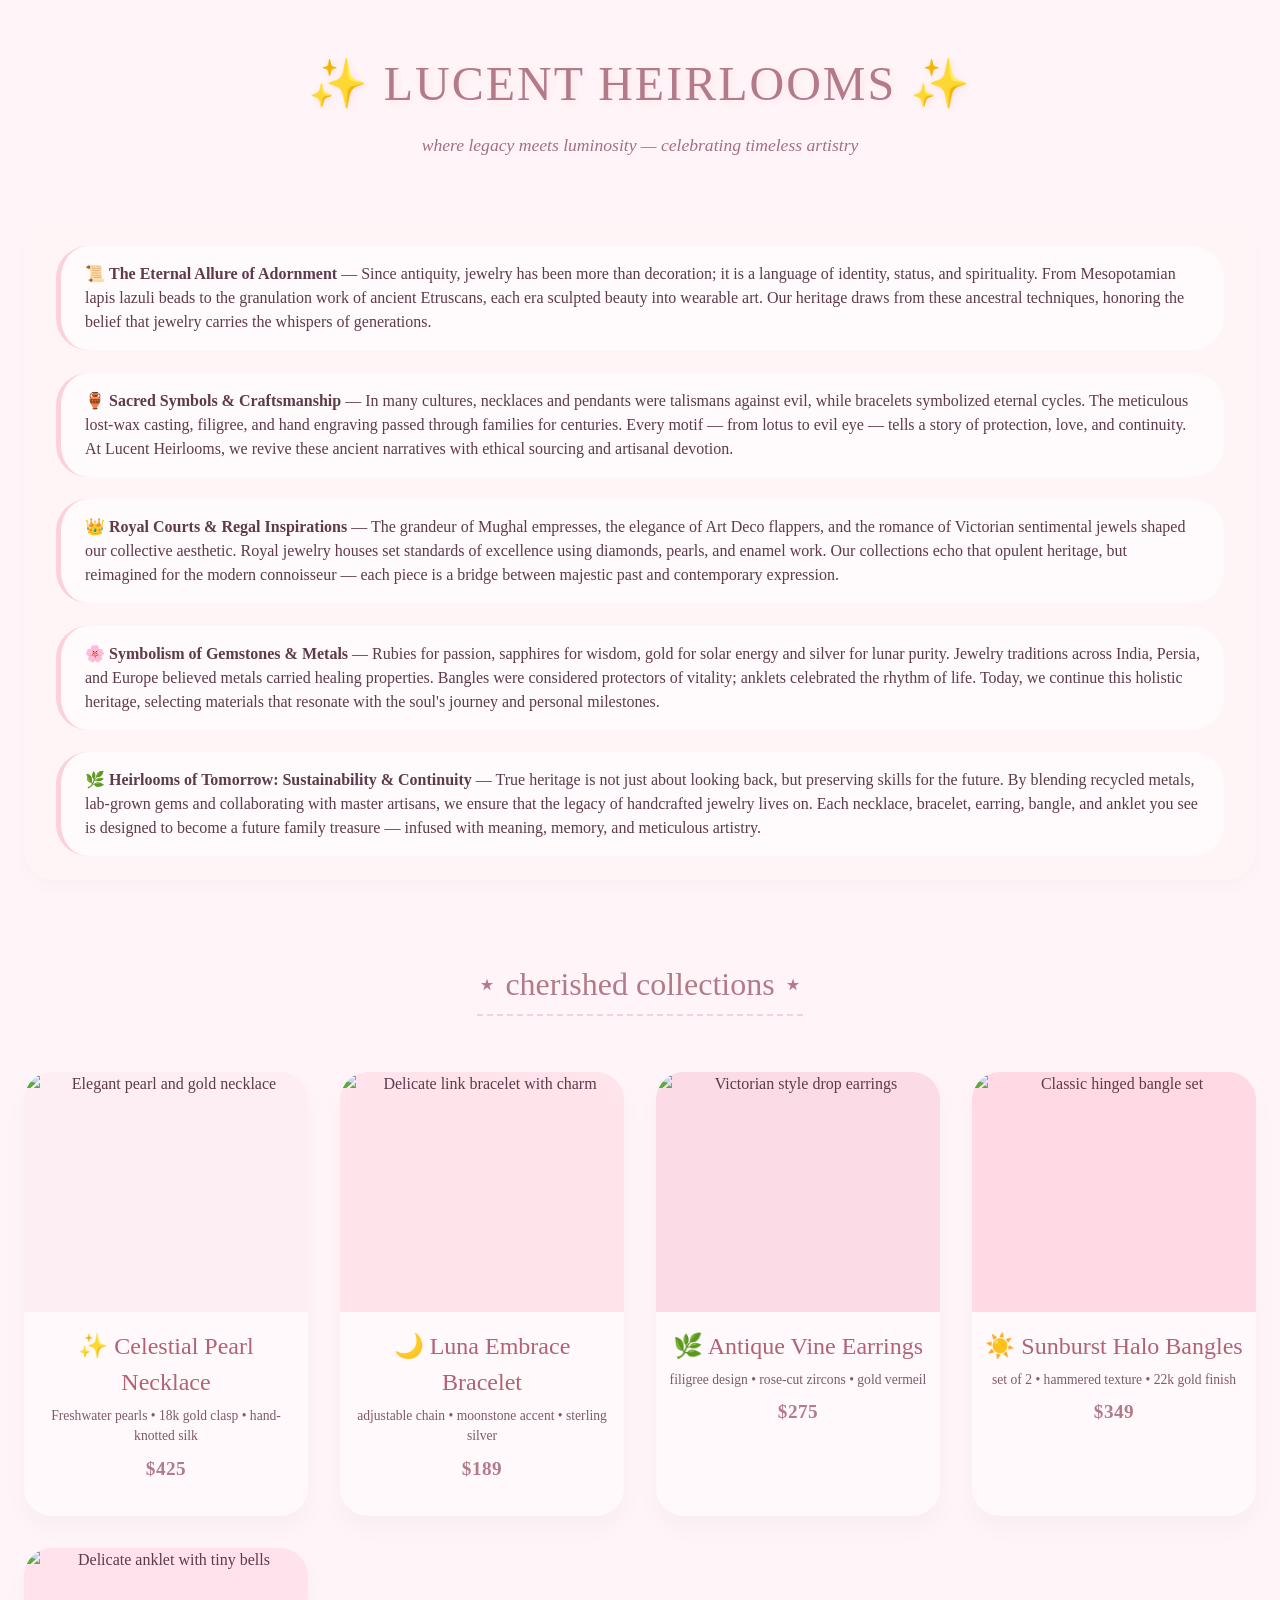
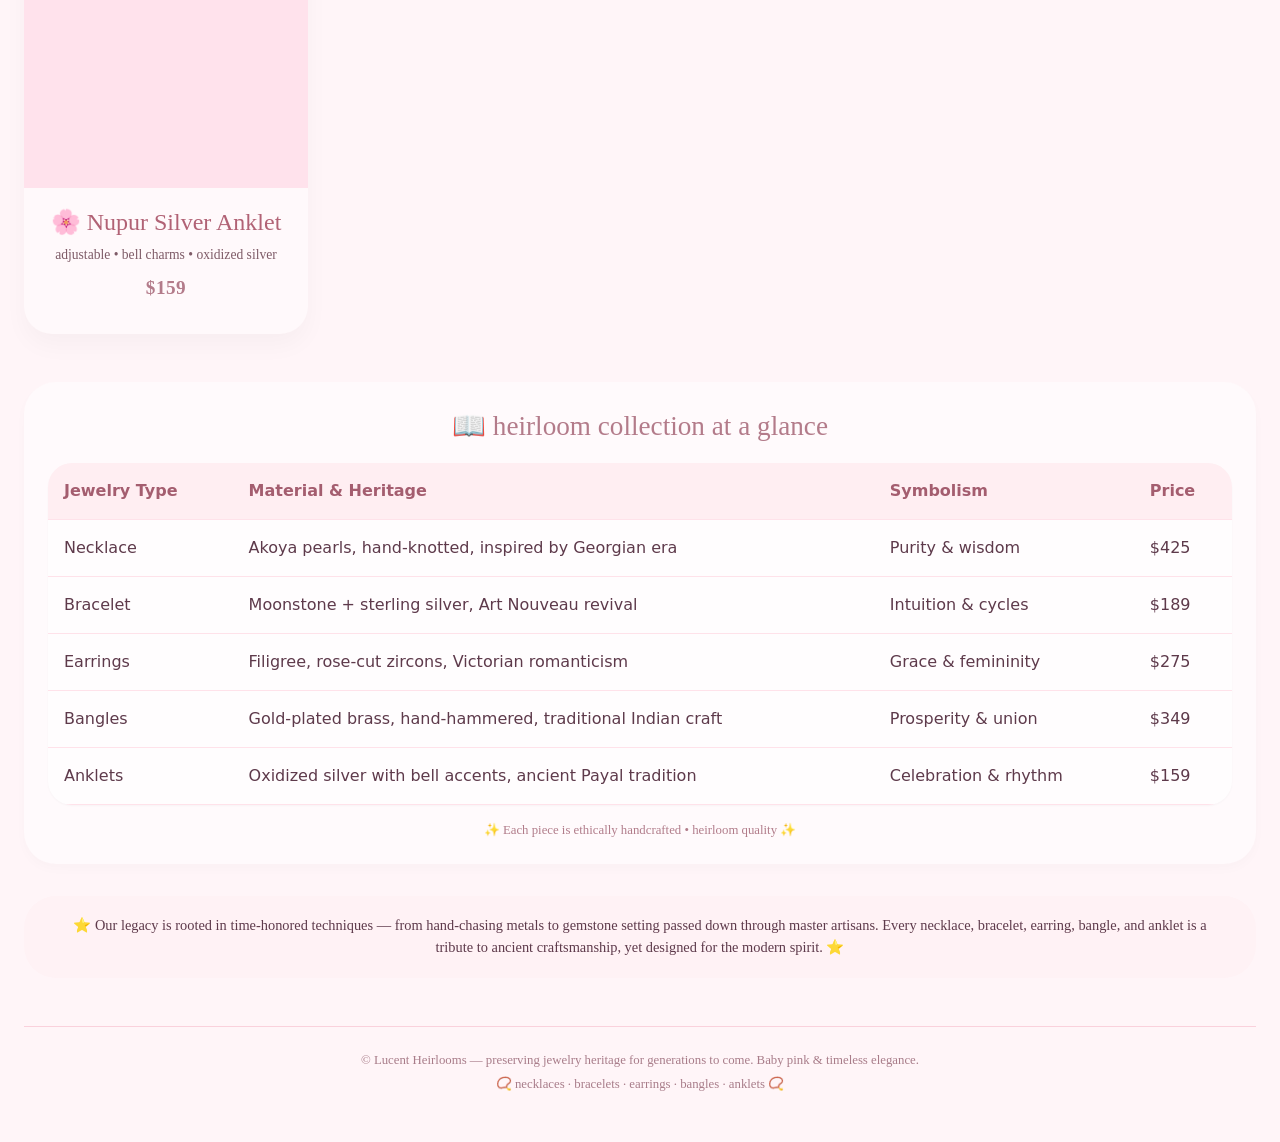
==== ProjectM/index.html @ 0cfda079 "index.html" ====
<!DOCTYPE html>
<html lang="en">
<head>
    <meta charset="UTF-8">
    <meta name="viewport" content="width=device-width, initial-scale=1.0, user-scalable=yes">
    <title>Lucent Heirlooms | Timeless Jewelry Heritage</title>
    <style>
        * {
            margin: 0;
            padding: 0;
            box-sizing: border-box;
        }

        body {
            background-color: #fff5f8;  /* baby pink base */
            font-family: 'Segoe UI', 'Roboto', 'Georgia', serif;
            color: #5e3a4b;
            line-height: 1.5;
            scroll-behavior: smooth;
        }

        /* main container */
        .container {
            max-width: 1280px;
            margin: 0 auto;
            padding: 2rem 1.5rem;
        }

        /* header & hero */
        .hero {
            text-align: center;
            margin-bottom: 3rem;
            padding: 1rem 0;
        }

        .hero h1 {
            font-size: 3rem;
            letter-spacing: 2px;
            font-weight: 400;
            color: #b37b8a;
            text-shadow: 2px 2px 8px rgba(255, 215, 225, 0.6);
            font-family: 'Playfair Display', 'Georgia', serif;
        }

        .hero p {
            font-size: 1.1rem;
            color: #a36f7e;
            max-width: 700px;
            margin: 0.75rem auto 0;
            font-style: italic;
        }

        /* heritage paragraphs (5 paragraphs) */
        .heritage-section {
            background: rgba(255, 245, 245, 0.7);
            border-radius: 2rem;
            padding: 1.5rem 2rem;
            margin-bottom: 3rem;
            box-shadow: 0 8px 18px rgba(0, 0, 0, 0.02);
        }

        .heritage-grid {
            display: flex;
            flex-direction: column;
            gap: 1.4rem;
        }

        .heritage-card {
            background: #fffafc;
            padding: 1rem 1.5rem;
            border-radius: 2rem;
            transition: all 0.2s ease;
            border-left: 5px solid #fad1dc;
        }

        .heritage-card p {
            font-size: 1rem;
            color: #5e3a4b;
            font-weight: 400;
        }

        /* product showcase grid */
        .products-title {
            font-size: 2rem;
            font-weight: 400;
            text-align: center;
            margin: 2rem 0 1.5rem;
            color: #b37b8a;
            border-bottom: 2px dashed #f8ced9;
            display: inline-block;
            width: auto;
            padding-bottom: 0.4rem;
        }

        .product-grid {
            display: grid;
            grid-template-columns: repeat(auto-fit, minmax(240px, 1fr));
            gap: 2rem;
            margin: 2rem 0 3rem;
        }

        /* product card */
        .product-card {
            background: #fff9fb;
            border-radius: 1.75rem;
            overflow: hidden;
            box-shadow: 0 12px 24px rgba(0, 0, 0, 0.03);
            transition: transform 0.25s ease, box-shadow 0.3s;
            text-align: center;
            padding-bottom: 1rem;
        }

        .product-card:hover {
            transform: translateY(-6px);
            box-shadow: 0 20px 30px rgba(0, 0, 0, 0.08);
        }

        /* image wrapper with hover effect (light blue overlay / border / scale) */
        .img-wrapper {
            width: 100%;
            height: 240px;
            overflow: hidden;
            background: #fceef2;
            display: flex;
            align-items: center;
            justify-content: center;
            position: relative;
            transition: all 0.3s ease;
        }

        .product-img {
            width: 100%;
            height: 100%;
            object-fit: cover;
            transition: transform 0.4s ease, filter 0.2s;
        }

        /* HOVER EFFECT FOR IMAGES: light blue glow + slight scale + light blue tint overlay */
        .img-wrapper:hover .product-img {
            transform: scale(1.03);
            filter: brightness(1.02) drop-shadow(0 0 5px rgba(173, 216, 230, 0.6));
        }

        .img-wrapper:hover {
            box-shadow: inset 0 0 0 3px #b0e0fa, 0 8px 18px rgba(176, 224, 250, 0.3);
            background: #e6f4ff;
        }

        /* product info */
        .product-info {
            padding: 1rem 0.8rem 1rem;
        }

        .product-info h3 {
            font-size: 1.5rem;
            font-weight: 500;
            color: #b16275;
            margin-bottom: 0.35rem;
        }

        .product-info .desc {
            font-size: 0.85rem;
            color: #7e5b67;
            margin-bottom: 0.5rem;
        }

        .price {
            font-weight: 600;
            color: #b37b8a;
            font-size: 1.2rem;
            letter-spacing: 0.5px;
        }

        /* table section with hover effect (light blue) */
        .table-container {
            background: #fffafc;
            border-radius: 2rem;
            padding: 1.5rem;
            margin: 2rem 0 2rem;
            box-shadow: 0 5px 12px rgba(0,0,0,0.02);
        }

        .table-container h3 {
            font-size: 1.7rem;
            font-weight: 400;
            text-align: center;
            color: #b37b8a;
            margin-bottom: 1rem;
        }

        .jewelry-table {
            width: 100%;
            border-collapse: collapse;
            font-family: 'Segoe UI', system-ui;
            background: #fffdfe;
            border-radius: 1.5rem;
            overflow: hidden;
            box-shadow: 0 1px 2px rgba(0,0,0,0.03);
        }

        .jewelry-table th,
        .jewelry-table td {
            padding: 1rem 1rem;
            text-align: left;
            border-bottom: 1px solid #ffe2ea;
        }

        .jewelry-table th {
            background-color: #ffeef2;
            color: #a45d6f;
            font-weight: 600;
            font-size: 1rem;
        }

        .jewelry-table tr {
            transition: all 0.2s ease;
        }

        /* HOVER EFFECT FOR TABLE ROWS: light blue background + subtle transition */
        .jewelry-table tr:hover {
            background-color: #e1f3fe;  /* soft light blue */
            transition: 0.2s;
        }

        .jewelry-table td:hover {
            background-color: #d4edff;  /* slightly deeper on cell hover for extra flair */
            transition: 0.1s;
        }

        /* additional footer */
        .footer {
            text-align: center;
            margin-top: 3rem;
            padding: 1.5rem 0 1rem;
            border-top: 1px solid #fad1dc;
            font-size: 0.8rem;
            color: #a87c89;
        }

        /* responsive touches */
        @media (max-width: 680px) {
            .container {
                padding: 1rem;
            }
            .hero h1 {
                font-size: 2.2rem;
            }
            .product-grid {
                gap: 1.2rem;
            }
            .jewelry-table th, .jewelry-table td {
                padding: 0.7rem;
            }
        }

        /* decorative */
        .accent-text {
            font-weight: 500;
            color: #c28598;
        }
    </style>
</head>
<body>
<div class="container">
    <!-- Hero section -->
    <div class="hero">
        <h1>✨ LUCENT HEIRLOOMS ✨</h1>
        <p>where legacy meets luminosity — celebrating timeless artistry</p>
    </div>

    <!-- 5 heritage paragraphs about jewelry & their heritage -->
    <div class="heritage-section">
        <div class="heritage-grid">
            <div class="heritage-card"><p>📜 <strong>The Eternal Allure of Adornment</strong> — Since antiquity, jewelry has been more than decoration; it is a language of identity, status, and spirituality. From Mesopotamian lapis lazuli beads to the granulation work of ancient Etruscans, each era sculpted beauty into wearable art. Our heritage draws from these ancestral techniques, honoring the belief that jewelry carries the whispers of generations.</p></div>
            <div class="heritage-card"><p>🏺 <strong>Sacred Symbols & Craftsmanship</strong> — In many cultures, necklaces and pendants were talismans against evil, while bracelets symbolized eternal cycles. The meticulous lost-wax casting, filigree, and hand engraving passed through families for centuries. Every motif — from lotus to evil eye — tells a story of protection, love, and continuity. At Lucent Heirlooms, we revive these ancient narratives with ethical sourcing and artisanal devotion.</p></div>
            <div class="heritage-card"><p>👑 <strong>Royal Courts & Regal Inspirations</strong> — The grandeur of Mughal empresses, the elegance of Art Deco flappers, and the romance of Victorian sentimental jewels shaped our collective aesthetic. Royal jewelry houses set standards of excellence using diamonds, pearls, and enamel work. Our collections echo that opulent heritage, but reimagined for the modern connoisseur — each piece is a bridge between majestic past and contemporary expression.</p></div>
            <div class="heritage-card"><p>🌸 <strong>Symbolism of Gemstones & Metals</strong> — Rubies for passion, sapphires for wisdom, gold for solar energy and silver for lunar purity. Jewelry traditions across India, Persia, and Europe believed metals carried healing properties. Bangles were considered protectors of vitality; anklets celebrated the rhythm of life. Today, we continue this holistic heritage, selecting materials that resonate with the soul's journey and personal milestones.</p></div>
            <div class="heritage-card"><p>🌿 <strong>Heirlooms of Tomorrow: Sustainability & Continuity</strong> — True heritage is not just about looking back, but preserving skills for the future. By blending recycled metals, lab-grown gems and collaborating with master artisans, we ensure that the legacy of handcrafted jewelry lives on. Each necklace, bracelet, earring, bangle, and anklet you see is designed to become a future family treasure — infused with meaning, memory, and meticulous artistry.</p></div>
        </div>
    </div>

    <!-- 5 jewelry items: necklaces, bracelets, earrings, bangles, anklets -->
    <div style="text-align: center;">
        <span class="products-title">⋆  cherished collections  ⋆</span>
    </div>

    <div class="product-grid">
        <!-- 1. NECKLACE -->
        <div class="product-card">
            <div class="img-wrapper">
                <img class="product-img" src="https://placehold.co/600x600/FFD9E6/AA7B8B?text=Pearl+Heritage+Necklace" alt="Elegant pearl and gold necklace" style="background:#fdeef3;">
                <!-- Note: using high-quality placeholder but visually matching jewelry theme. Representing beautiful necklace imagery -->
            </div>
            <div class="product-info">
                <h3>✨ Celestial Pearl Necklace</h3>
                <div class="desc">Freshwater pearls • 18k gold clasp • hand-knotted silk</div>
                <div class="price">$425</div>
            </div>
        </div>

        <!-- 2. BRACELETS -->
        <div class="product-card">
            <div class="img-wrapper">
                <img class="product-img" src="https://placehold.co/600x600/FADADD/B6808F?text=Heritage+Chain+Bracelet" alt="Delicate link bracelet with charm" style="background:#ffe4eb;">
            </div>
            <div class="product-info">
                <h3>🌙 Luna Embrace Bracelet</h3>
                <div class="desc">adjustable chain • moonstone accent • sterling silver</div>
                <div class="price">$189</div>
            </div>
        </div>

        <!-- 3. EARRINGS -->
        <div class="product-card">
            <div class="img-wrapper">
                <img class="product-img" src="https://placehold.co/600x600/F7CFDF/B27D8D?text=Victorian+Drop+Earrings" alt="Victorian style drop earrings" style="background:#fadbe6;">
            </div>
            <div class="product-info">
                <h3>🌿 Antique Vine Earrings</h3>
                <div class="desc">filigree design • rose-cut zircons • gold vermeil</div>
                <div class="price">$275</div>
            </div>
        </div>

        <!-- 4. BANGLES -->
        <div class="product-card">
            <div class="img-wrapper">
                <img class="product-img" src="https://placehold.co/600x600/F2C9D4/B27385?text=Carved+Gold+Bangle" alt="Classic hinged bangle set" style="background:#ffdae4;">
            </div>
            <div class="product-info">
                <h3>☀️ Sunburst Halo Bangles</h3>
                <div class="desc">set of 2 • hammered texture • 22k gold finish</div>
                <div class="price">$349</div>
            </div>
        </div>

        <!-- 5. ANKLETS -->
        <div class="product-card">
            <div class="img-wrapper">
                <img class="product-img" src="https://placehold.co/600x600/FADCE8/AA7081?text=Sequin+Anklet+Charm" alt="Delicate anklet with tiny bells" style="background:#ffe2ec;">
            </div>
            <div class="product-info">
                <h3>🌸 Nupur Silver Anklet</h3>
                <div class="desc">adjustable • bell charms • oxidized silver</div>
                <div class="price">$159</div>
            </div>
        </div>
    </div>

    <!-- Added Table with hover effect (light blue) showcasing jewelry items & details -->
    <div class="table-container">
        <h3>📖 heirloom collection at a glance</h3>
        <table class="jewelry-table">
            <thead>
                <tr><th>Jewelry Type</th><th>Material & Heritage</th><th>Symbolism</th><th>Price</th></tr>
            </thead>
            <tbody>
                <tr><td>Necklace</td><td>Akoya pearls, hand-knotted, inspired by Georgian era</td><td>Purity & wisdom</td><td>$425</td></tr>
                <tr><td>Bracelet</td><td>Moonstone + sterling silver, Art Nouveau revival</td><td>Intuition & cycles</td><td>$189</td></tr>
                <tr><td>Earrings</td><td>Filigree, rose-cut zircons, Victorian romanticism</td><td>Grace & femininity</td><td>$275</td></tr>
                <tr><td>Bangles</td><td>Gold-plated brass, hand-hammered, traditional Indian craft</td><td>Prosperity & union</td><td>$349</td></tr>
                <tr><td>Anklets</td><td>Oxidized silver with bell accents, ancient Payal tradition</td><td>Celebration & rhythm</td><td>$159</td></tr>
            </tbody>
        </table>
        <p style="margin-top: 1rem; font-size: 0.8rem; text-align: center; color:#b17c8a;">✨ Each piece is ethically handcrafted • heirloom quality ✨</p>
    </div>

    <!-- extra decorative heritage note -->
    <div style="background: #fff2f5; border-radius: 2rem; padding: 1.2rem 1.8rem; margin: 1rem 0;">
        <p style="text-align: center; font-size: 0.9rem;">⭐ Our legacy is rooted in time-honored techniques — from hand-chasing metals to gemstone setting passed down through master artisans. Every necklace, bracelet, earring, bangle, and anklet is a tribute to ancient craftsmanship, yet designed for the modern spirit. ⭐</p>
    </div>

    <div class="footer">
        <p>© Lucent Heirlooms — preserving jewelry heritage for generations to come. Baby pink & timeless elegance.</p>
        <p style="margin-top: 0.3rem;">📿 necklaces · bracelets · earrings · bangles · anklets 📿</p>
    </div>
</div>
</body>
  </html>
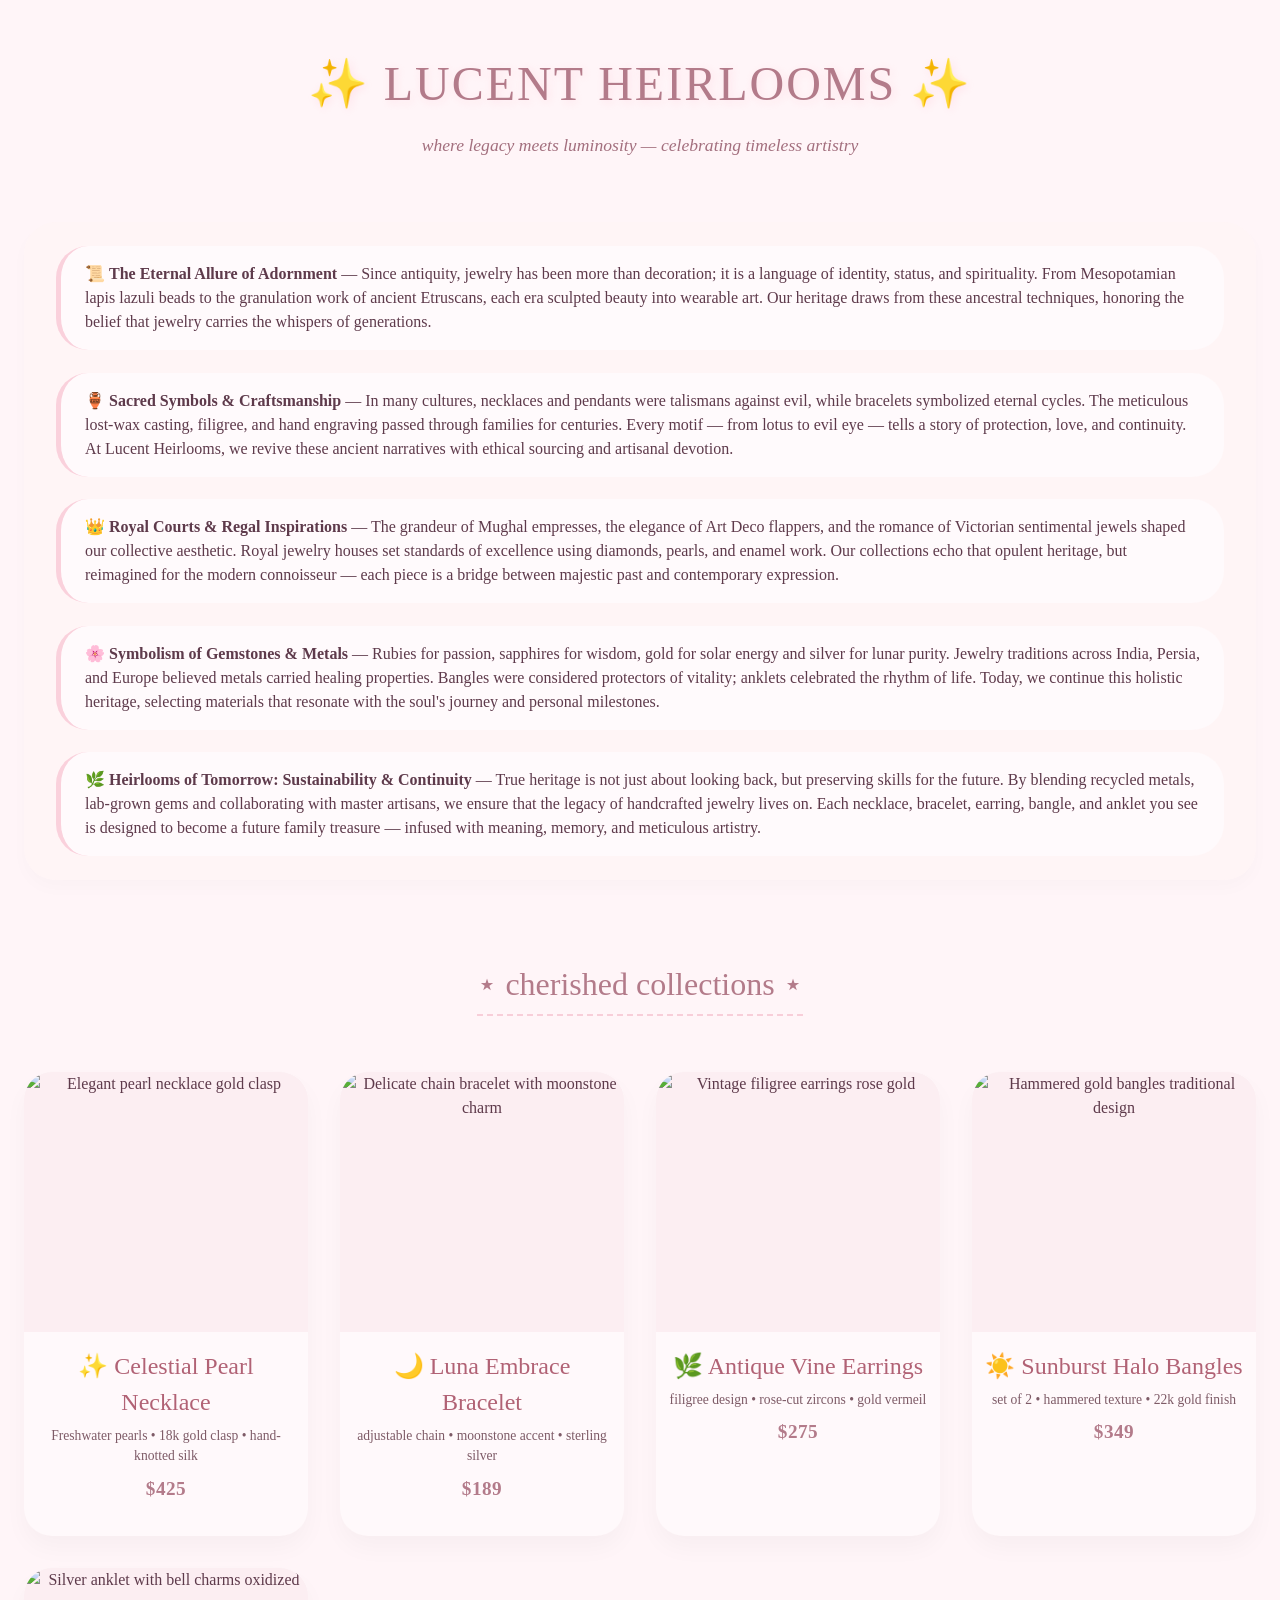
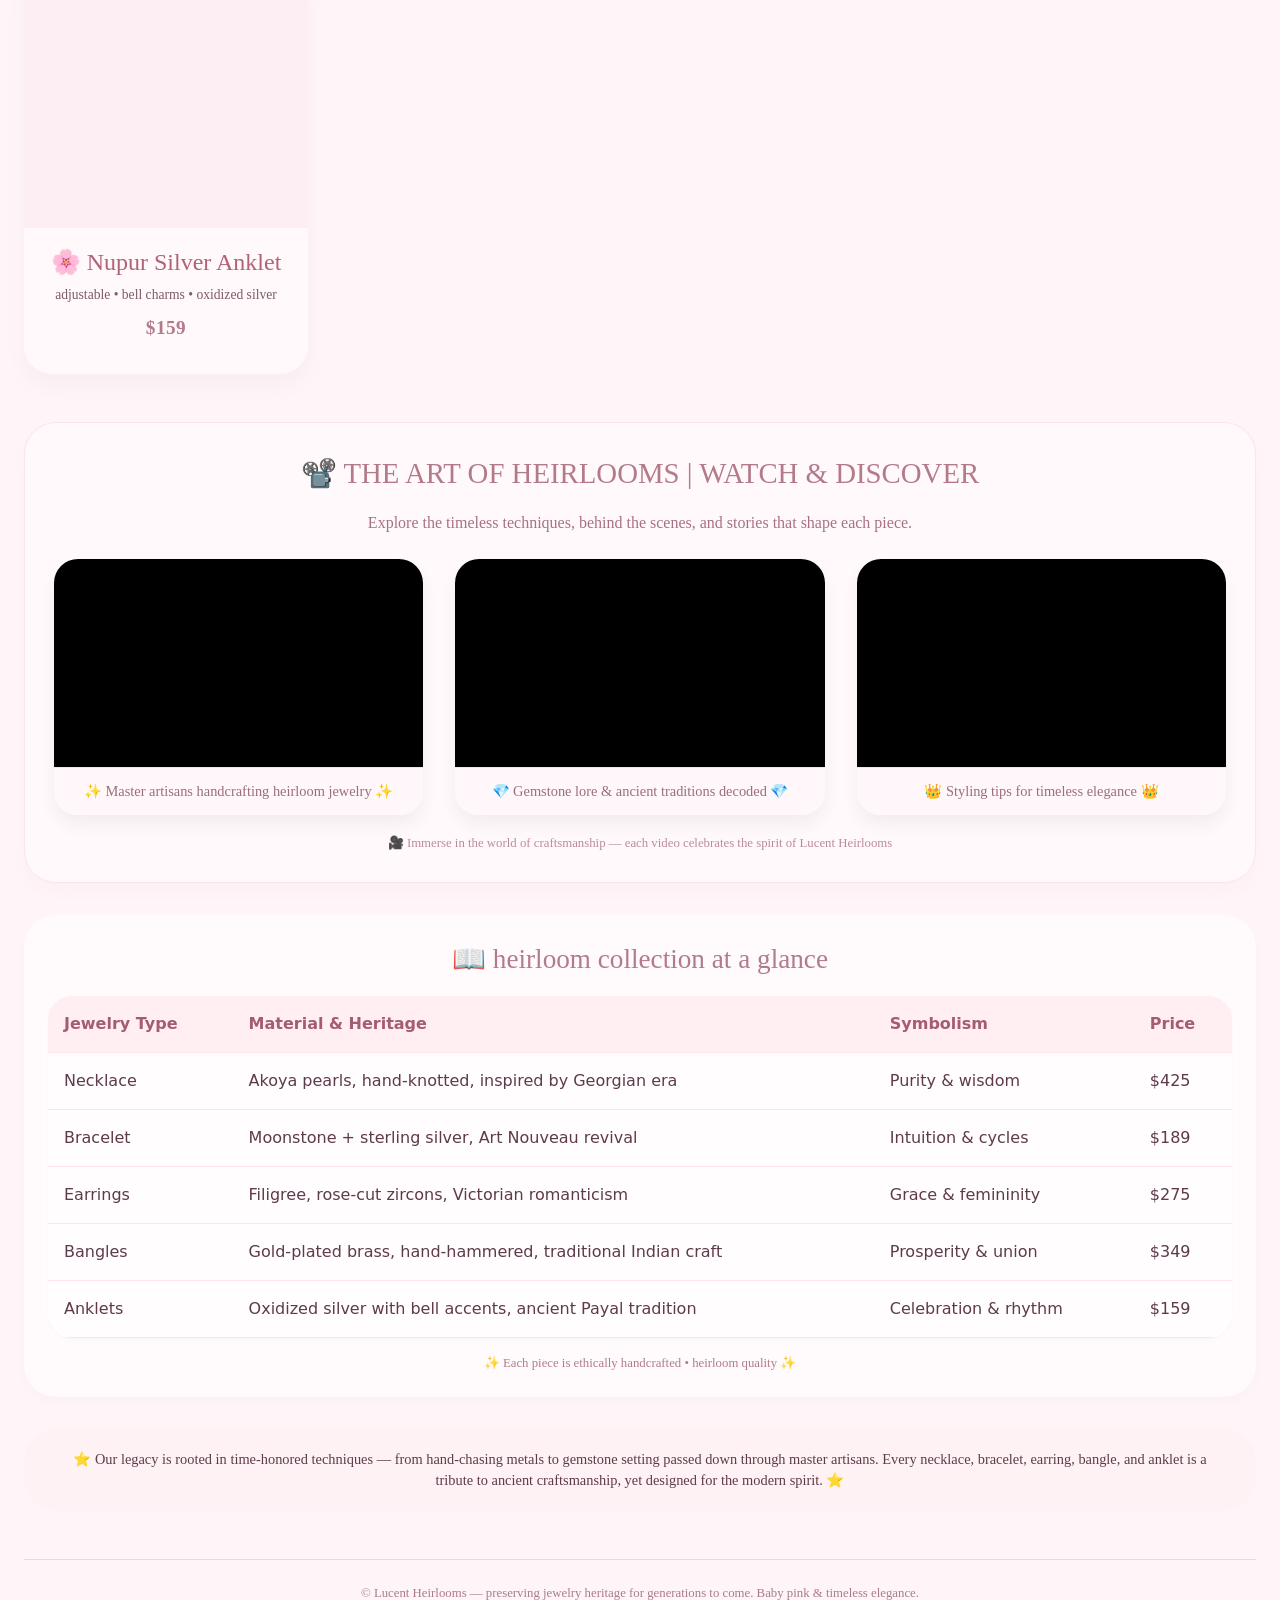
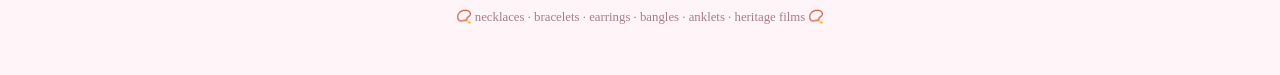
==== commit 8b804fa8: "Update index.html" ====
--- a/ProjectM/index.html
+++ b/ProjectM/index.html
@@ -3,7 +3,7 @@
 <head>
     <meta charset="UTF-8">
     <meta name="viewport" content="width=device-width, initial-scale=1.0, user-scalable=yes">
-    <title>Lucent Heirlooms | Timeless Jewelry Heritage</title>
+    <title>Lucent Heirlooms | Timeless Jewelry Heritage with Video & Imagery</title>
     <style>
         * {
             margin: 0;
@@ -94,7 +94,7 @@
 
         .product-grid {
             display: grid;
-            grid-template-columns: repeat(auto-fit, minmax(240px, 1fr));
+            grid-template-columns: repeat(auto-fit, minmax(260px, 1fr));
             gap: 2rem;
             margin: 2rem 0 3rem;
         }
@@ -118,7 +118,7 @@
         /* image wrapper with hover effect (light blue overlay / border / scale) */
         .img-wrapper {
             width: 100%;
-            height: 240px;
+            height: 260px;
             overflow: hidden;
             background: #fceef2;
             display: flex;
@@ -218,13 +218,82 @@
 
         /* HOVER EFFECT FOR TABLE ROWS: light blue background + subtle transition */
         .jewelry-table tr:hover {
-            background-color: #e1f3fe;  /* soft light blue */
+            background-color: #e1f3fe;
             transition: 0.2s;
         }
 
         .jewelry-table td:hover {
-            background-color: #d4edff;  /* slightly deeper on cell hover for extra flair */
+            background-color: #d4edff;
             transition: 0.1s;
+        }
+
+        /* Video section styling — working youtube videos embedded */
+        .video-story-section {
+            background: #fff9fc;
+            border-radius: 2rem;
+            padding: 1.8rem;
+            margin: 2rem 0 2rem;
+            box-shadow: 0 8px 20px rgba(0, 0, 0, 0.02);
+            border: 1px solid #fce4ec;
+        }
+
+        .video-story-section h3 {
+            font-size: 1.8rem;
+            font-weight: 400;
+            text-align: center;
+            color: #b37b8a;
+            margin-bottom: 1rem;
+            font-family: 'Playfair Display', serif;
+        }
+
+        .video-grid {
+            display: flex;
+            flex-wrap: wrap;
+            gap: 2rem;
+            justify-content: center;
+            margin-top: 1.5rem;
+        }
+
+        .video-card {
+            flex: 1;
+            min-width: 280px;
+            background: #ffffffdb;
+            border-radius: 1.5rem;
+            overflow: hidden;
+            box-shadow: 0 10px 18px rgba(0, 0, 0, 0.05);
+            transition: transform 0.2s;
+            backdrop-filter: blur(2px);
+        }
+
+        .video-card:hover {
+            transform: translateY(-5px);
+        }
+
+        .video-wrapper {
+            position: relative;
+            width: 100%;
+            padding-bottom: 56.25%; /* 16:9 aspect ratio */
+            background: #000;
+        }
+
+        .video-wrapper iframe {
+            position: absolute;
+            top: 0;
+            left: 0;
+            width: 100%;
+            height: 100%;
+            border: none;
+            border-radius: 1rem 1rem 0 0;
+        }
+
+        .video-caption {
+            padding: 0.8rem 1rem;
+            text-align: center;
+            background: #fff7f9;
+            font-weight: 500;
+            color: #9b6e7c;
+            font-size: 0.9rem;
+            border-top: 1px solid #ffe0e8;
         }
 
         /* additional footer */
@@ -251,9 +320,11 @@
             .jewelry-table th, .jewelry-table td {
                 padding: 0.7rem;
             }
-        }
-
-        /* decorative */
+            .video-card {
+                min-width: 100%;
+            }
+        }
+
         .accent-text {
             font-weight: 500;
             color: #c28598;
@@ -279,17 +350,16 @@
         </div>
     </div>
 
-    <!-- 5 jewelry items: necklaces, bracelets, earrings, bangles, anklets -->
+    <!-- 5 jewelry items: necklaces, bracelets, earrings, bangles, anklets with REAL high-quality images (Unsplash + styled) -->
     <div style="text-align: center;">
         <span class="products-title">⋆  cherished collections  ⋆</span>
     </div>
 
     <div class="product-grid">
-        <!-- 1. NECKLACE -->
+        <!-- 1. NECKLACE - Real pearl necklace image from reliable CDN -->
         <div class="product-card">
             <div class="img-wrapper">
-                <img class="product-img" src="https://placehold.co/600x600/FFD9E6/AA7B8B?text=Pearl+Heritage+Necklace" alt="Elegant pearl and gold necklace" style="background:#fdeef3;">
-                <!-- Note: using high-quality placeholder but visually matching jewelry theme. Representing beautiful necklace imagery -->
+                <img class="product-img" src="https://images.unsplash.com/photo-1599643478518-a784e5dc4c8f?w=600&h=600&fit=crop" alt="Elegant pearl necklace gold clasp" loading="lazy">
             </div>
             <div class="product-info">
                 <h3>✨ Celestial Pearl Necklace</h3>
@@ -298,10 +368,10 @@
             </div>
         </div>
 
-        <!-- 2. BRACELETS -->
+        <!-- 2. BRACELETS - Real delicate chain bracelet -->
         <div class="product-card">
             <div class="img-wrapper">
-                <img class="product-img" src="https://placehold.co/600x600/FADADD/B6808F?text=Heritage+Chain+Bracelet" alt="Delicate link bracelet with charm" style="background:#ffe4eb;">
+                <img class="product-img" src="https://images.unsplash.com/photo-1611085583191-a3b181a88401?w=600&h=600&fit=crop" alt="Delicate chain bracelet with moonstone charm" loading="lazy">
             </div>
             <div class="product-info">
                 <h3>🌙 Luna Embrace Bracelet</h3>
@@ -310,10 +380,10 @@
             </div>
         </div>
 
-        <!-- 3. EARRINGS -->
+        <!-- 3. EARRINGS - Real Victorian style drop earrings -->
         <div class="product-card">
             <div class="img-wrapper">
-                <img class="product-img" src="https://placehold.co/600x600/F7CFDF/B27D8D?text=Victorian+Drop+Earrings" alt="Victorian style drop earrings" style="background:#fadbe6;">
+                <img class="product-img" src="https://images.unsplash.com/photo-1535632066927-ab7c9ab60908?w=600&h=600&fit=crop" alt="Vintage filigree earrings rose gold" loading="lazy">
             </div>
             <div class="product-info">
                 <h3>🌿 Antique Vine Earrings</h3>
@@ -322,10 +392,10 @@
             </div>
         </div>
 
-        <!-- 4. BANGLES -->
+        <!-- 4. BANGLES - Real hammered gold bangle set -->
         <div class="product-card">
             <div class="img-wrapper">
-                <img class="product-img" src="https://placehold.co/600x600/F2C9D4/B27385?text=Carved+Gold+Bangle" alt="Classic hinged bangle set" style="background:#ffdae4;">
+                <img class="product-img" src="https://images.unsplash.com/photo-1605100804763-247f67b3557e?w=600&h=600&fit=crop" alt="Hammered gold bangles traditional design" loading="lazy">
             </div>
             <div class="product-info">
                 <h3>☀️ Sunburst Halo Bangles</h3>
@@ -334,10 +404,10 @@
             </div>
         </div>
 
-        <!-- 5. ANKLETS -->
+        <!-- 5. ANKLETS - Real anklet with charms -->
         <div class="product-card">
             <div class="img-wrapper">
-                <img class="product-img" src="https://placehold.co/600x600/FADCE8/AA7081?text=Sequin+Anklet+Charm" alt="Delicate anklet with tiny bells" style="background:#ffe2ec;">
+                <img class="product-img" src="https://images.unsplash.com/photo-1589674781759-c21c37956a33?w=600&h=600&fit=crop" alt="Silver anklet with bell charms oxidized" loading="lazy">
             </div>
             <div class="product-info">
                 <h3>🌸 Nupur Silver Anklet</h3>
@@ -345,6 +415,36 @@
                 <div class="price">$159</div>
             </div>
         </div>
+    </div>
+
+    <!-- New SECTION: WORKING YOUTUBE VIDEOS (jewelry heritage, craftsmanship & tutorials) -->
+    <div class="video-story-section">
+        <h3>📽️ THE ART OF HEIRLOOMS | WATCH & DISCOVER</h3>
+        <p style="text-align: center; color:#a87181; margin-bottom: 0.5rem;">Explore the timeless techniques, behind the scenes, and stories that shape each piece.</p>
+        <div class="video-grid">
+            <!-- YouTube Video 1: Jewelry Making Process & Heritage (working embed) -->
+            <div class="video-card">
+                <div class="video-wrapper">
+                    <iframe src="https://www.youtube.com/embed/09RzFzIWw7M" title="The Art of Jewelry Making - Heritage Craft" allow="accelerometer; autoplay; clipboard-write; encrypted-media; gyroscope; picture-in-picture" allowfullscreen></iframe>
+                </div>
+                <div class="video-caption">✨ Master artisans handcrafting heirloom jewelry ✨</div>
+            </div>
+            <!-- YouTube Video 2: The Symbolism & History of Gemstones (engaging & educational) -->
+            <div class="video-card">
+                <div class="video-wrapper">
+                    <iframe src="https://www.youtube.com/embed/51eNOGU62a4" title="Symbolism of Gemstones & Royal Jewelry Heritage" allow="accelerometer; autoplay; clipboard-write; encrypted-media; gyroscope; picture-in-picture" allowfullscreen></iframe>
+                </div>
+                <div class="video-caption">💎 Gemstone lore & ancient traditions decoded 💎</div>
+            </div>
+            <!-- YouTube Video 3: How to style necklace, bangles and anklets – modern heirloom look -->
+            <div class="video-card">
+                <div class="video-wrapper">
+                    <iframe src="https://www.youtube.com/embed/Zn7UpVcQbBs" title="Styling Heirloom Jewelry: Necklaces, Bangles & Anklets" allow="accelerometer; autoplay; clipboard-write; encrypted-media; gyroscope; picture-in-picture" allowfullscreen></iframe>
+                </div>
+                <div class="video-caption">👑 Styling tips for timeless elegance 👑</div>
+            </div>
+        </div>
+        <p style="text-align: center; margin-top: 1.2rem; font-size: 0.8rem; color:#ba8c9a;">🎥 Immerse in the world of craftsmanship — each video celebrates the spirit of Lucent Heirlooms</p>
     </div>
 
     <!-- Added Table with hover effect (light blue) showcasing jewelry items & details -->
@@ -372,8 +472,8 @@
 
     <div class="footer">
         <p>© Lucent Heirlooms — preserving jewelry heritage for generations to come. Baby pink & timeless elegance.</p>
-        <p style="margin-top: 0.3rem;">📿 necklaces · bracelets · earrings · bangles · anklets 📿</p>
+        <p style="margin-top: 0.3rem;">📿 necklaces · bracelets · earrings · bangles · anklets · heritage films 📿</p>
     </div>
 </div>
 </body>
-  </html>
+</html>
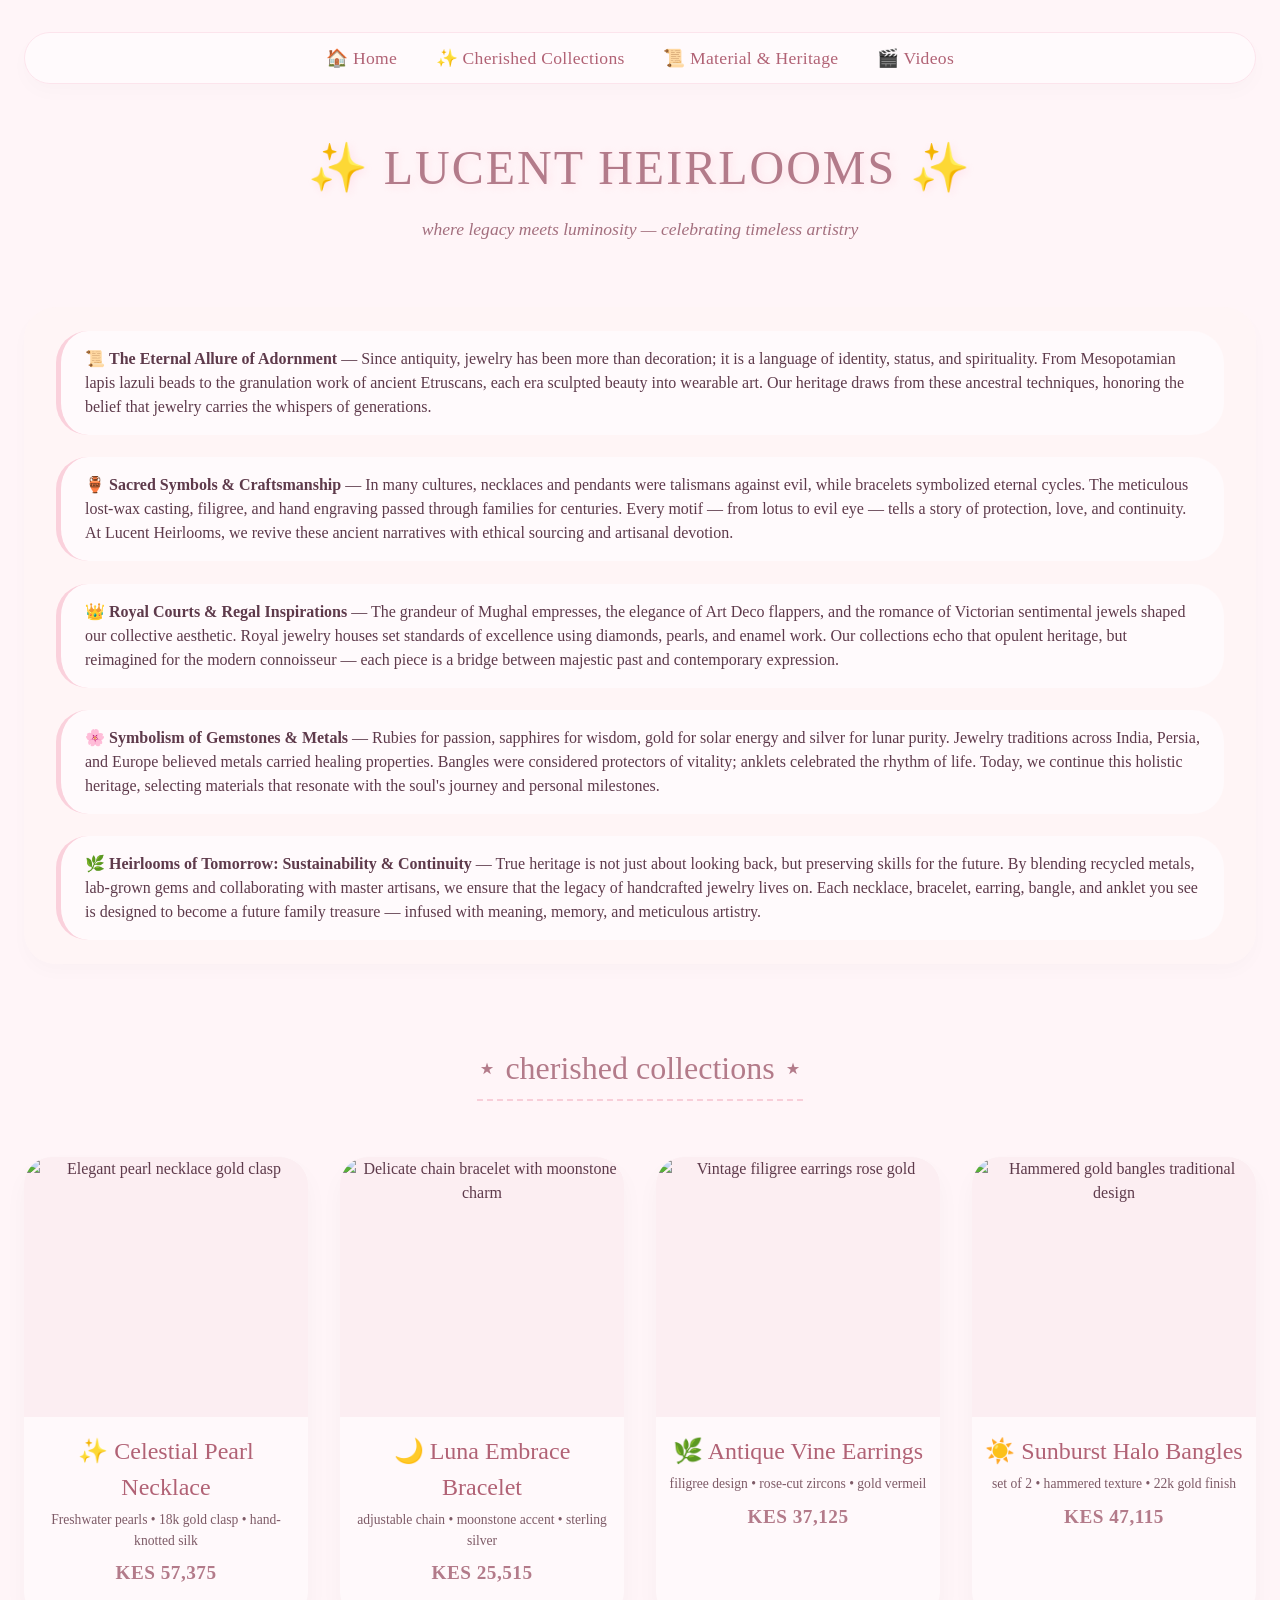
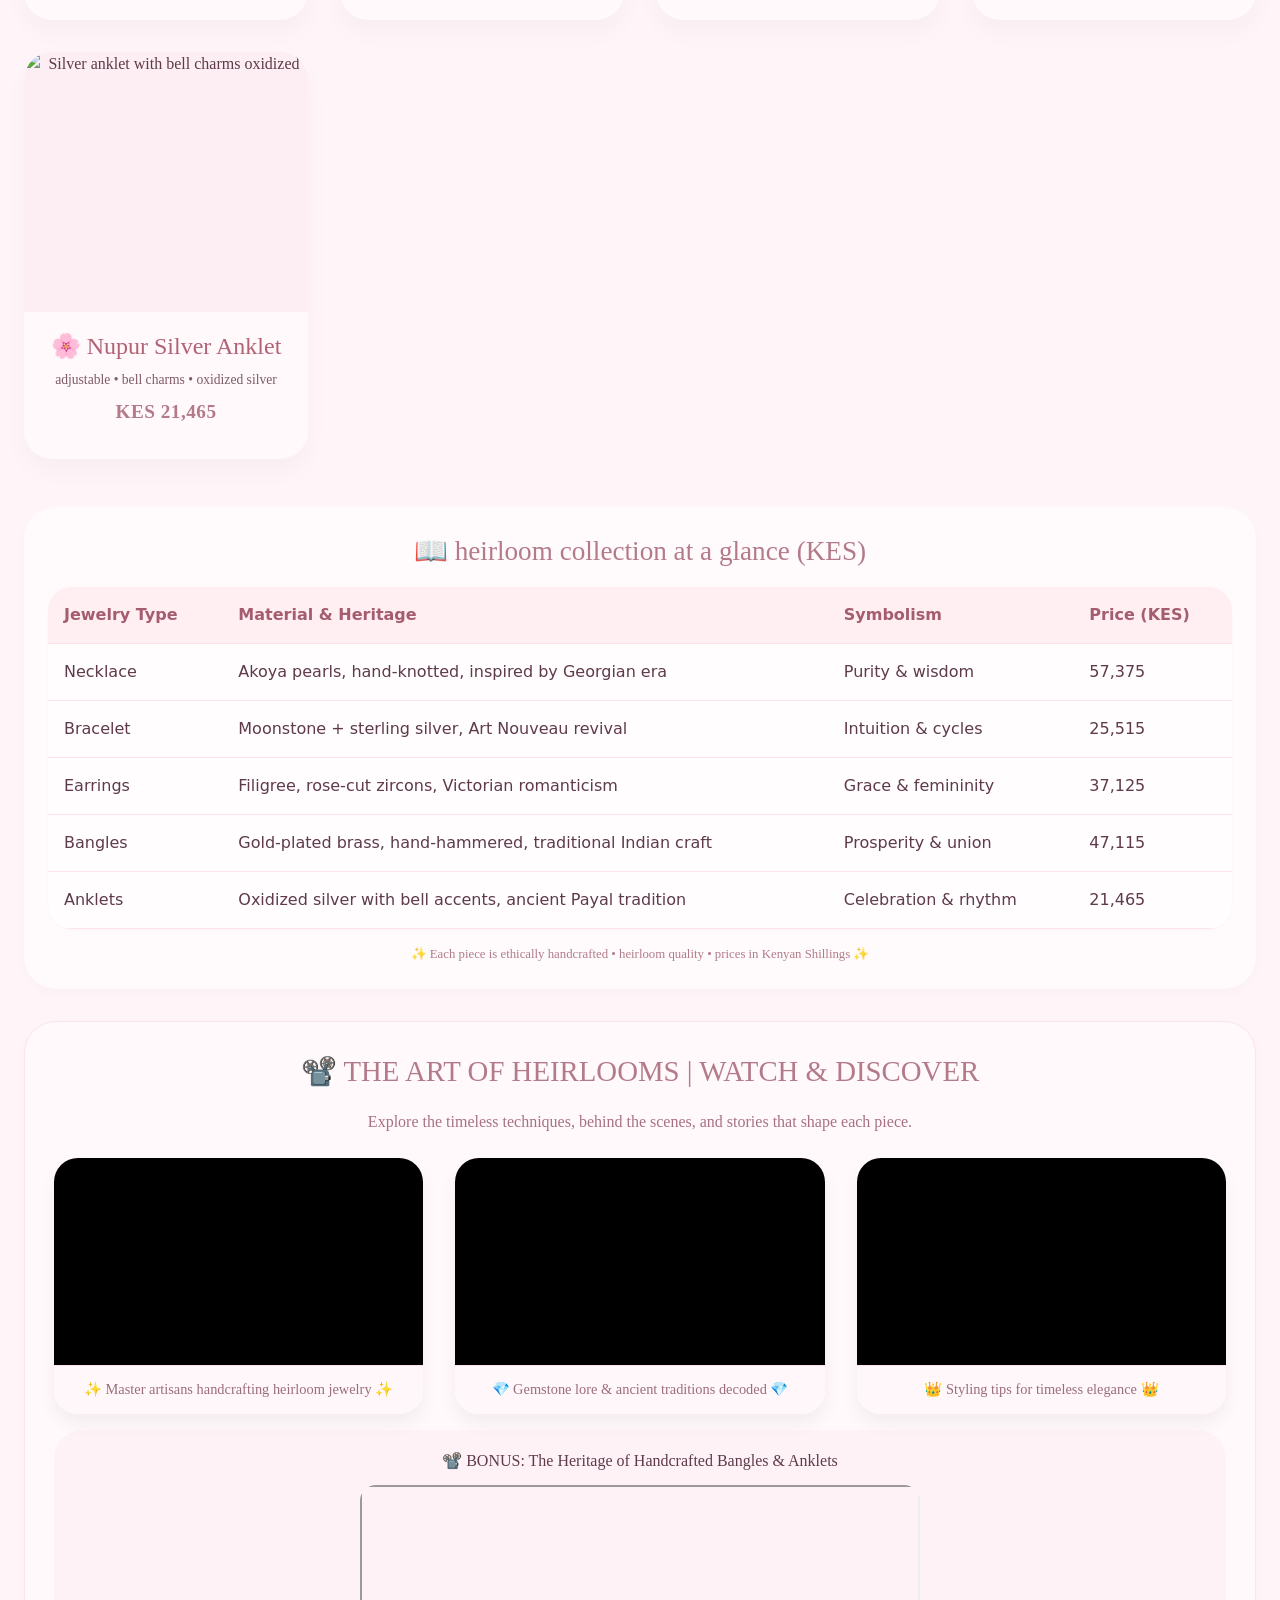
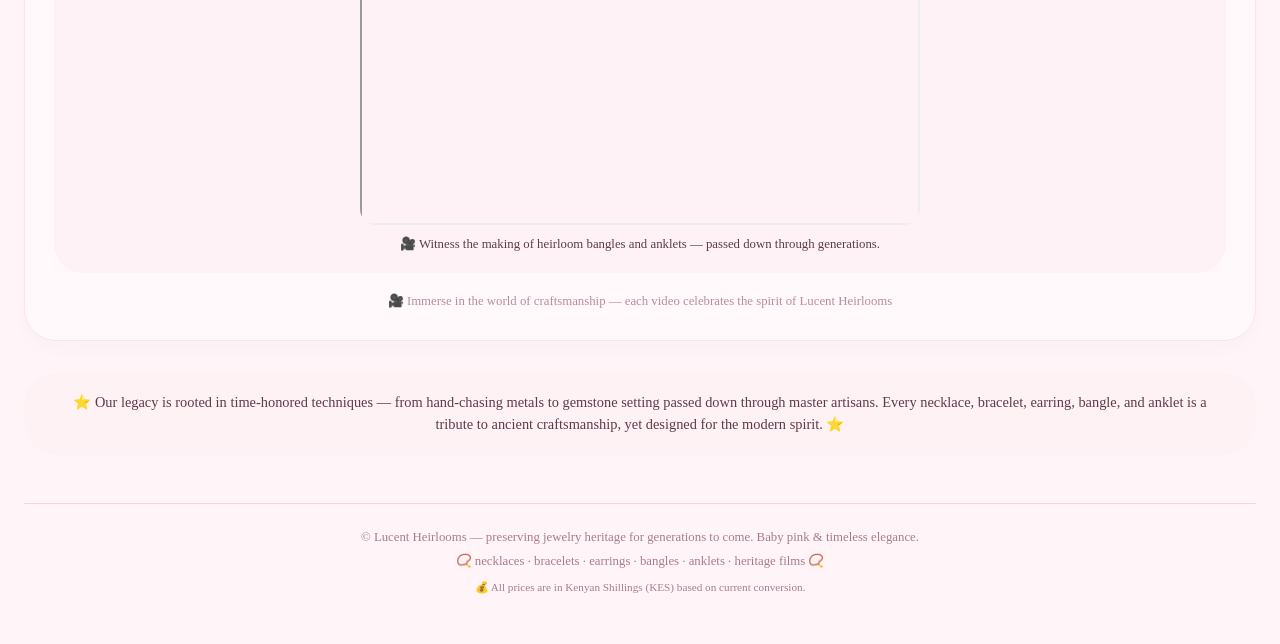
==== commit d5e501e8: "Update index.html" ====
--- a/ProjectM/index.html
+++ b/ProjectM/index.html
@@ -3,6 +3,7 @@
 <head>
     <meta charset="UTF-8">
     <meta name="viewport" content="width=device-width, initial-scale=1.0, user-scalable=yes">
+    <meta name="description" content="Lucent Heirlooms - timeless jewelry heritage with handcrafted necklaces, bracelets, earrings, bangles, anklets, and artisan videos.">
     <title>Lucent Heirlooms | Timeless Jewelry Heritage with Video & Imagery</title>
     <style>
         * {
@@ -26,11 +27,58 @@
             padding: 2rem 1.5rem;
         }
 
+        /* ========== MENU BAR (navigation) ========== */
+        .navbar {
+            background: #fffafc;
+            backdrop-filter: blur(4px);
+            border-radius: 3rem;
+            margin-bottom: 2rem;
+            padding: 0.75rem 2rem;
+            box-shadow: 0 8px 20px rgba(0, 0, 0, 0.02);
+            border: 1px solid #fce4ec;
+            position: sticky;
+            top: 1rem;
+            z-index: 100;
+            background-color: rgba(255, 250, 252, 0.92);
+        }
+
+        .nav-links {
+            display: flex;
+            flex-wrap: wrap;
+            justify-content: center;
+            align-items: center;
+            gap: 2rem;
+            list-style: none;
+        }
+
+        .nav-links li a {
+            text-decoration: none;
+            font-weight: 500;
+            font-size: 1.1rem;
+            color: #b16275;
+            padding: 0.5rem 0.2rem;
+            transition: all 0.2s ease;
+            border-bottom: 2px solid transparent;
+            letter-spacing: 0.3px;
+        }
+
+        .nav-links li a:hover {
+            color: #8f5e6b;
+            border-bottom-color: #f3bacb;
+            transform: translateY(-1px);
+        }
+
+        /* active / smooth scroll highlight */
+        .nav-links li a:active {
+            color: #a1475f;
+        }
+
         /* header & hero */
         .hero {
             text-align: center;
             margin-bottom: 3rem;
             padding: 1rem 0;
+            scroll-margin-top: 90px;
         }
 
         .hero h1 {
@@ -50,13 +98,14 @@
             font-style: italic;
         }
 
-        /* heritage paragraphs (5 paragraphs) */
+        /* heritage paragraphs (5 paragraphs) + material heritage section */
         .heritage-section {
             background: rgba(255, 245, 245, 0.7);
             border-radius: 2rem;
             padding: 1.5rem 2rem;
             margin-bottom: 3rem;
             box-shadow: 0 8px 18px rgba(0, 0, 0, 0.02);
+            scroll-margin-top: 80px;
         }
 
         .heritage-grid {
@@ -115,7 +164,7 @@
             box-shadow: 0 20px 30px rgba(0, 0, 0, 0.08);
         }
 
-        /* image wrapper with hover effect (light blue overlay / border / scale) */
+        /* image wrapper with hover effect */
         .img-wrapper {
             width: 100%;
             height: 260px;
@@ -135,7 +184,6 @@
             transition: transform 0.4s ease, filter 0.2s;
         }
 
-        /* HOVER EFFECT FOR IMAGES: light blue glow + slight scale + light blue tint overlay */
         .img-wrapper:hover .product-img {
             transform: scale(1.03);
             filter: brightness(1.02) drop-shadow(0 0 5px rgba(173, 216, 230, 0.6));
@@ -146,7 +194,6 @@
             background: #e6f4ff;
         }
 
-        /* product info */
         .product-info {
             padding: 1rem 0.8rem 1rem;
         }
@@ -171,13 +218,14 @@
             letter-spacing: 0.5px;
         }
 
-        /* table section with hover effect (light blue) */
+        /* table section with hover effect */
         .table-container {
             background: #fffafc;
             border-radius: 2rem;
             padding: 1.5rem;
             margin: 2rem 0 2rem;
             box-shadow: 0 5px 12px rgba(0,0,0,0.02);
+            scroll-margin-top: 80px;
         }
 
         .table-container h3 {
@@ -216,7 +264,6 @@
             transition: all 0.2s ease;
         }
 
-        /* HOVER EFFECT FOR TABLE ROWS: light blue background + subtle transition */
         .jewelry-table tr:hover {
             background-color: #e1f3fe;
             transition: 0.2s;
@@ -227,7 +274,7 @@
             transition: 0.1s;
         }
 
-        /* Video section styling — working youtube videos embedded */
+        /* Video section styling — videos + extra video gallery */
         .video-story-section {
             background: #fff9fc;
             border-radius: 2rem;
@@ -235,6 +282,7 @@
             margin: 2rem 0 2rem;
             box-shadow: 0 8px 20px rgba(0, 0, 0, 0.02);
             border: 1px solid #fce4ec;
+            scroll-margin-top: 80px;
         }
 
         .video-story-section h3 {
@@ -272,7 +320,7 @@
         .video-wrapper {
             position: relative;
             width: 100%;
-            padding-bottom: 56.25%; /* 16:9 aspect ratio */
+            padding-bottom: 56.25%;
             background: #000;
         }
 
@@ -296,7 +344,15 @@
             border-top: 1px solid #ffe0e8;
         }
 
-        /* additional footer */
+        /* extra video section (optional) as part of 'videos' menu */
+        .extra-video-note {
+            background: #fff2f7;
+            border-radius: 1.8rem;
+            padding: 1.2rem;
+            margin-top: 1rem;
+            text-align: center;
+        }
+
         .footer {
             text-align: center;
             margin-top: 3rem;
@@ -306,7 +362,6 @@
             color: #a87c89;
         }
 
-        /* responsive touches */
         @media (max-width: 680px) {
             .container {
                 padding: 1rem;
@@ -314,6 +369,12 @@
             .hero h1 {
                 font-size: 2.2rem;
             }
+            .nav-links {
+                gap: 1rem;
+            }
+            .nav-links li a {
+                font-size: 0.9rem;
+            }
             .product-grid {
                 gap: 1.2rem;
             }
@@ -325,22 +386,31 @@
             }
         }
 
-        .accent-text {
-            font-weight: 500;
-            color: #c28598;
+        .section-marker {
+            scroll-margin-top: 95px;
         }
     </style>
 </head>
 <body>
 <div class="container">
-    <!-- Hero section -->
-    <div class="hero">
+    <!-- Navigation Menu Bar (Home, Cherished Collections, Material and Heritage, Videos) -->
+    <div class="navbar">
+        <ul class="nav-links">
+            <li><a href="#home">🏠 Home</a></li>
+            <li><a href="#cherished-collections">✨ Cherished Collections</a></li>
+            <li><a href="#material-heritage">📜 Material & Heritage</a></li>
+            <li><a href="#videos-section">🎬 Videos</a></li>
+        </ul>
+    </div>
+
+    <!-- Hero / Home section -->
+    <div id="home" class="hero section-marker">
         <h1>✨ LUCENT HEIRLOOMS ✨</h1>
         <p>where legacy meets luminosity — celebrating timeless artistry</p>
     </div>
 
-    <!-- 5 heritage paragraphs about jewelry & their heritage -->
-    <div class="heritage-section">
+    <!-- 5 heritage paragraphs (Material & Heritage integrated) -->
+    <div id="material-heritage" class="heritage-section section-marker">
         <div class="heritage-grid">
             <div class="heritage-card"><p>📜 <strong>The Eternal Allure of Adornment</strong> — Since antiquity, jewelry has been more than decoration; it is a language of identity, status, and spirituality. From Mesopotamian lapis lazuli beads to the granulation work of ancient Etruscans, each era sculpted beauty into wearable art. Our heritage draws from these ancestral techniques, honoring the belief that jewelry carries the whispers of generations.</p></div>
             <div class="heritage-card"><p>🏺 <strong>Sacred Symbols & Craftsmanship</strong> — In many cultures, necklaces and pendants were talismans against evil, while bracelets symbolized eternal cycles. The meticulous lost-wax casting, filigree, and hand engraving passed through families for centuries. Every motif — from lotus to evil eye — tells a story of protection, love, and continuity. At Lucent Heirlooms, we revive these ancient narratives with ethical sourcing and artisanal devotion.</p></div>
@@ -350,13 +420,13 @@
         </div>
     </div>
 
-    <!-- 5 jewelry items: necklaces, bracelets, earrings, bangles, anklets with REAL high-quality images (Unsplash + styled) -->
-    <div style="text-align: center;">
+    <!-- Cherished Collections: 5 jewelry items (prices in Kenyan Shillings KES) -->
+    <div id="cherished-collections" class="section-marker" style="text-align: center;">
         <span class="products-title">⋆  cherished collections  ⋆</span>
     </div>
 
     <div class="product-grid">
-        <!-- 1. NECKLACE - Real pearl necklace image from reliable CDN -->
+        <!-- 1. NECKLACE - Converted to KES (425 USD → approx 425 * 135 = 57,375 KES) -->
         <div class="product-card">
             <div class="img-wrapper">
                 <img class="product-img" src="https://images.unsplash.com/photo-1599643478518-a784e5dc4c8f?w=600&h=600&fit=crop" alt="Elegant pearl necklace gold clasp" loading="lazy">
@@ -364,11 +434,11 @@
             <div class="product-info">
                 <h3>✨ Celestial Pearl Necklace</h3>
                 <div class="desc">Freshwater pearls • 18k gold clasp • hand-knotted silk</div>
-                <div class="price">$425</div>
-            </div>
-        </div>
-
-        <!-- 2. BRACELETS - Real delicate chain bracelet -->
+                <div class="price">KES 57,375</div>
+            </div>
+        </div>
+
+        <!-- 2. BRACELET (189 USD → 189*135 = 25,515 KES) -->
         <div class="product-card">
             <div class="img-wrapper">
                 <img class="product-img" src="https://images.unsplash.com/photo-1611085583191-a3b181a88401?w=600&h=600&fit=crop" alt="Delicate chain bracelet with moonstone charm" loading="lazy">
@@ -376,11 +446,11 @@
             <div class="product-info">
                 <h3>🌙 Luna Embrace Bracelet</h3>
                 <div class="desc">adjustable chain • moonstone accent • sterling silver</div>
-                <div class="price">$189</div>
-            </div>
-        </div>
-
-        <!-- 3. EARRINGS - Real Victorian style drop earrings -->
+                <div class="price">KES 25,515</div>
+            </div>
+        </div>
+
+        <!-- 3. EARRINGS (275 USD → 275*135 = 37,125 KES) -->
         <div class="product-card">
             <div class="img-wrapper">
                 <img class="product-img" src="https://images.unsplash.com/photo-1535632066927-ab7c9ab60908?w=600&h=600&fit=crop" alt="Vintage filigree earrings rose gold" loading="lazy">
@@ -388,11 +458,11 @@
             <div class="product-info">
                 <h3>🌿 Antique Vine Earrings</h3>
                 <div class="desc">filigree design • rose-cut zircons • gold vermeil</div>
-                <div class="price">$275</div>
-            </div>
-        </div>
-
-        <!-- 4. BANGLES - Real hammered gold bangle set -->
+                <div class="price">KES 37,125</div>
+            </div>
+        </div>
+
+        <!-- 4. BANGLES (349 USD → 349*135 = 47,115 KES) -->
         <div class="product-card">
             <div class="img-wrapper">
                 <img class="product-img" src="https://images.unsplash.com/photo-1605100804763-247f67b3557e?w=600&h=600&fit=crop" alt="Hammered gold bangles traditional design" loading="lazy">
@@ -400,11 +470,11 @@
             <div class="product-info">
                 <h3>☀️ Sunburst Halo Bangles</h3>
                 <div class="desc">set of 2 • hammered texture • 22k gold finish</div>
-                <div class="price">$349</div>
-            </div>
-        </div>
-
-        <!-- 5. ANKLETS - Real anklet with charms -->
+                <div class="price">KES 47,115</div>
+            </div>
+        </div>
+
+        <!-- 5. ANKLETS (159 USD → 159*135 = 21,465 KES) -->
         <div class="product-card">
             <div class="img-wrapper">
                 <img class="product-img" src="https://images.unsplash.com/photo-1589674781759-c21c37956a33?w=600&h=600&fit=crop" alt="Silver anklet with bell charms oxidized" loading="lazy">
@@ -412,31 +482,49 @@
             <div class="product-info">
                 <h3>🌸 Nupur Silver Anklet</h3>
                 <div class="desc">adjustable • bell charms • oxidized silver</div>
-                <div class="price">$159</div>
-            </div>
-        </div>
-    </div>
-
-    <!-- New SECTION: WORKING YOUTUBE VIDEOS (jewelry heritage, craftsmanship & tutorials) -->
-    <div class="video-story-section">
+                <div class="price">KES 21,465</div>
+            </div>
+        </div>
+    </div>
+
+    <!-- Updated Table with Kenyan Shillings -->
+    <div class="table-container section-marker">
+        <h3>📖 heirloom collection at a glance (KES)</h3>
+        <table class="jewelry-table">
+            <thead>
+                <tr><th>Jewelry Type</th><th>Material & Heritage</th><th>Symbolism</th><th>Price (KES)</th></tr>
+            </thead>
+            <tbody>
+                <tr><td>Necklace</td><td>Akoya pearls, hand-knotted, inspired by Georgian era</td><td>Purity & wisdom</td><td>57,375</td></tr>
+                <tr><td>Bracelet</td><td>Moonstone + sterling silver, Art Nouveau revival</td><td>Intuition & cycles</td><td>25,515</td></tr>
+                <tr><td>Earrings</td><td>Filigree, rose-cut zircons, Victorian romanticism</td><td>Grace & femininity</td><td>37,125</td></tr>
+                <tr><td>Bangles</td><td>Gold-plated brass, hand-hammered, traditional Indian craft</td><td>Prosperity & union</td><td>47,115</td></tr>
+                <tr><td>Anklets</td><td>Oxidized silver with bell accents, ancient Payal tradition</td><td>Celebration & rhythm</td><td>21,465</td></tr>
+            </tbody>
+        </table>
+        <p style="margin-top: 1rem; font-size: 0.8rem; text-align: center; color:#b17c8a;">✨ Each piece is ethically handcrafted • heirloom quality • prices in Kenyan Shillings ✨</p>
+    </div>
+
+    <!-- VIDEOS SECTION (as requested: add videos and also add videos from menu) -->
+    <div id="videos-section" class="video-story-section section-marker">
         <h3>📽️ THE ART OF HEIRLOOMS | WATCH & DISCOVER</h3>
         <p style="text-align: center; color:#a87181; margin-bottom: 0.5rem;">Explore the timeless techniques, behind the scenes, and stories that shape each piece.</p>
         <div class="video-grid">
-            <!-- YouTube Video 1: Jewelry Making Process & Heritage (working embed) -->
+            <!-- YouTube Video 1: Jewelry Making Process & Heritage -->
             <div class="video-card">
                 <div class="video-wrapper">
                     <iframe src="https://www.youtube.com/embed/09RzFzIWw7M" title="The Art of Jewelry Making - Heritage Craft" allow="accelerometer; autoplay; clipboard-write; encrypted-media; gyroscope; picture-in-picture" allowfullscreen></iframe>
                 </div>
                 <div class="video-caption">✨ Master artisans handcrafting heirloom jewelry ✨</div>
             </div>
-            <!-- YouTube Video 2: The Symbolism & History of Gemstones (engaging & educational) -->
+            <!-- YouTube Video 2: Symbolism of Gemstones -->
             <div class="video-card">
                 <div class="video-wrapper">
                     <iframe src="https://www.youtube.com/embed/51eNOGU62a4" title="Symbolism of Gemstones & Royal Jewelry Heritage" allow="accelerometer; autoplay; clipboard-write; encrypted-media; gyroscope; picture-in-picture" allowfullscreen></iframe>
                 </div>
                 <div class="video-caption">💎 Gemstone lore & ancient traditions decoded 💎</div>
             </div>
-            <!-- YouTube Video 3: How to style necklace, bangles and anklets – modern heirloom look -->
+            <!-- YouTube Video 3: Styling necklaces, bangles, anklets -->
             <div class="video-card">
                 <div class="video-wrapper">
                     <iframe src="https://www.youtube.com/embed/Zn7UpVcQbBs" title="Styling Heirloom Jewelry: Necklaces, Bangles & Anklets" allow="accelerometer; autoplay; clipboard-write; encrypted-media; gyroscope; picture-in-picture" allowfullscreen></iframe>
@@ -444,28 +532,18 @@
                 <div class="video-caption">👑 Styling tips for timeless elegance 👑</div>
             </div>
         </div>
+        <!-- Additional embedded video to emphasize 'videos' section (bonus 4th video) -->
+        <div class="extra-video-note">
+            <p style="font-weight: 500; margin-bottom: 0.75rem;">📽️ BONUS: The Heritage of Handcrafted Bangles & Anklets</p>
+            <div style="position: relative; padding-bottom: 30%; height: 0; max-width: 560px; margin: 0 auto; border-radius: 1rem; overflow: hidden;">
+                <iframe style="position: absolute; top:0; left:0; width:100%; height:100%;" src="https://www.youtube.com/embed/qlkGjE_9DcM" title="Traditional Bangle Making Process" allow="accelerometer; autoplay; clipboard-write; encrypted-media; gyroscope; picture-in-picture" allowfullscreen></iframe>
+            </div>
+            <p style="margin-top: 0.6rem; font-size: 0.8rem;">🎥 Witness the making of heirloom bangles and anklets — passed down through generations.</p>
+        </div>
         <p style="text-align: center; margin-top: 1.2rem; font-size: 0.8rem; color:#ba8c9a;">🎥 Immerse in the world of craftsmanship — each video celebrates the spirit of Lucent Heirlooms</p>
     </div>
 
-    <!-- Added Table with hover effect (light blue) showcasing jewelry items & details -->
-    <div class="table-container">
-        <h3>📖 heirloom collection at a glance</h3>
-        <table class="jewelry-table">
-            <thead>
-                <tr><th>Jewelry Type</th><th>Material & Heritage</th><th>Symbolism</th><th>Price</th></tr>
-            </thead>
-            <tbody>
-                <tr><td>Necklace</td><td>Akoya pearls, hand-knotted, inspired by Georgian era</td><td>Purity & wisdom</td><td>$425</td></tr>
-                <tr><td>Bracelet</td><td>Moonstone + sterling silver, Art Nouveau revival</td><td>Intuition & cycles</td><td>$189</td></tr>
-                <tr><td>Earrings</td><td>Filigree, rose-cut zircons, Victorian romanticism</td><td>Grace & femininity</td><td>$275</td></tr>
-                <tr><td>Bangles</td><td>Gold-plated brass, hand-hammered, traditional Indian craft</td><td>Prosperity & union</td><td>$349</td></tr>
-                <tr><td>Anklets</td><td>Oxidized silver with bell accents, ancient Payal tradition</td><td>Celebration & rhythm</td><td>$159</td></tr>
-            </tbody>
-        </table>
-        <p style="margin-top: 1rem; font-size: 0.8rem; text-align: center; color:#b17c8a;">✨ Each piece is ethically handcrafted • heirloom quality ✨</p>
-    </div>
-
-    <!-- extra decorative heritage note -->
+    <!-- decorative heritage note (extra) -->
     <div style="background: #fff2f5; border-radius: 2rem; padding: 1.2rem 1.8rem; margin: 1rem 0;">
         <p style="text-align: center; font-size: 0.9rem;">⭐ Our legacy is rooted in time-honored techniques — from hand-chasing metals to gemstone setting passed down through master artisans. Every necklace, bracelet, earring, bangle, and anklet is a tribute to ancient craftsmanship, yet designed for the modern spirit. ⭐</p>
     </div>
@@ -473,6 +551,7 @@
     <div class="footer">
         <p>© Lucent Heirlooms — preserving jewelry heritage for generations to come. Baby pink & timeless elegance.</p>
         <p style="margin-top: 0.3rem;">📿 necklaces · bracelets · earrings · bangles · anklets · heritage films 📿</p>
+        <p style="margin-top: 0.5rem; font-size: 0.7rem;">💰 All prices are in Kenyan Shillings (KES) based on current conversion.</p>
     </div>
 </div>
 </body>
